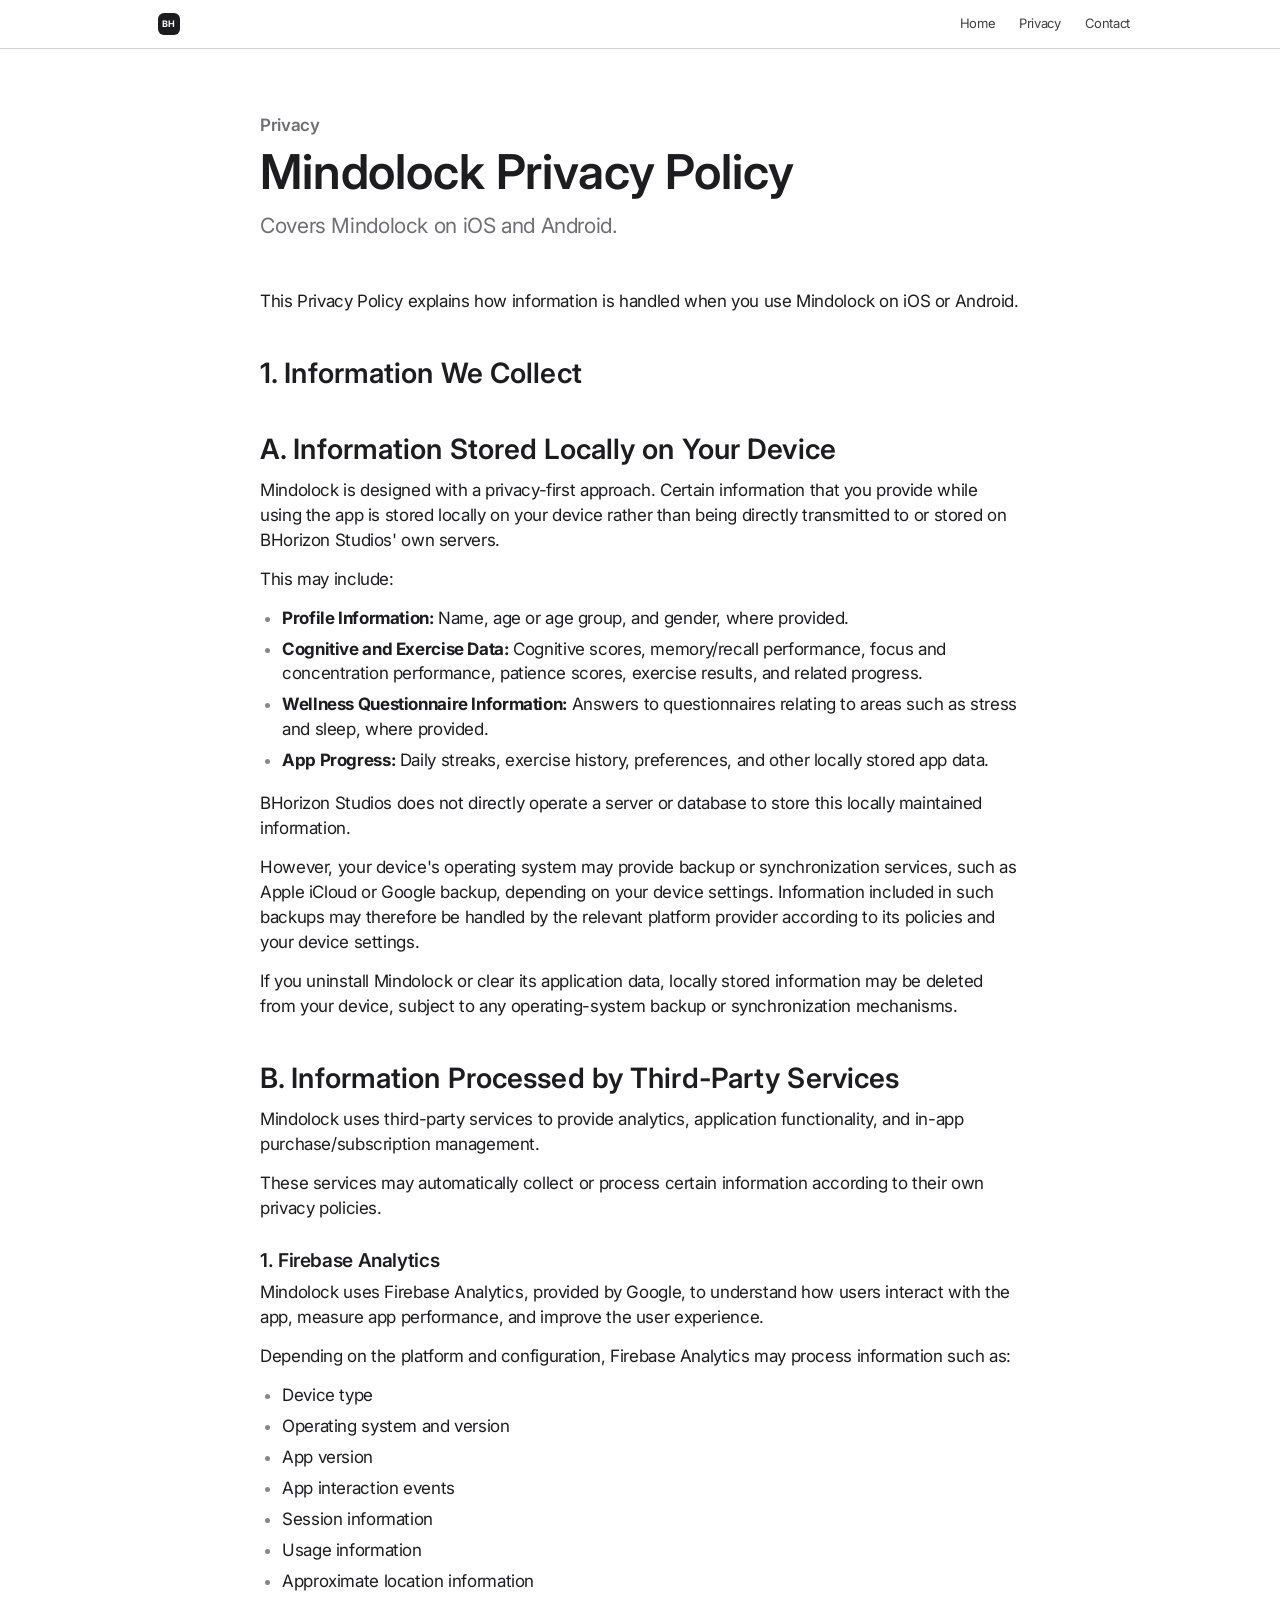
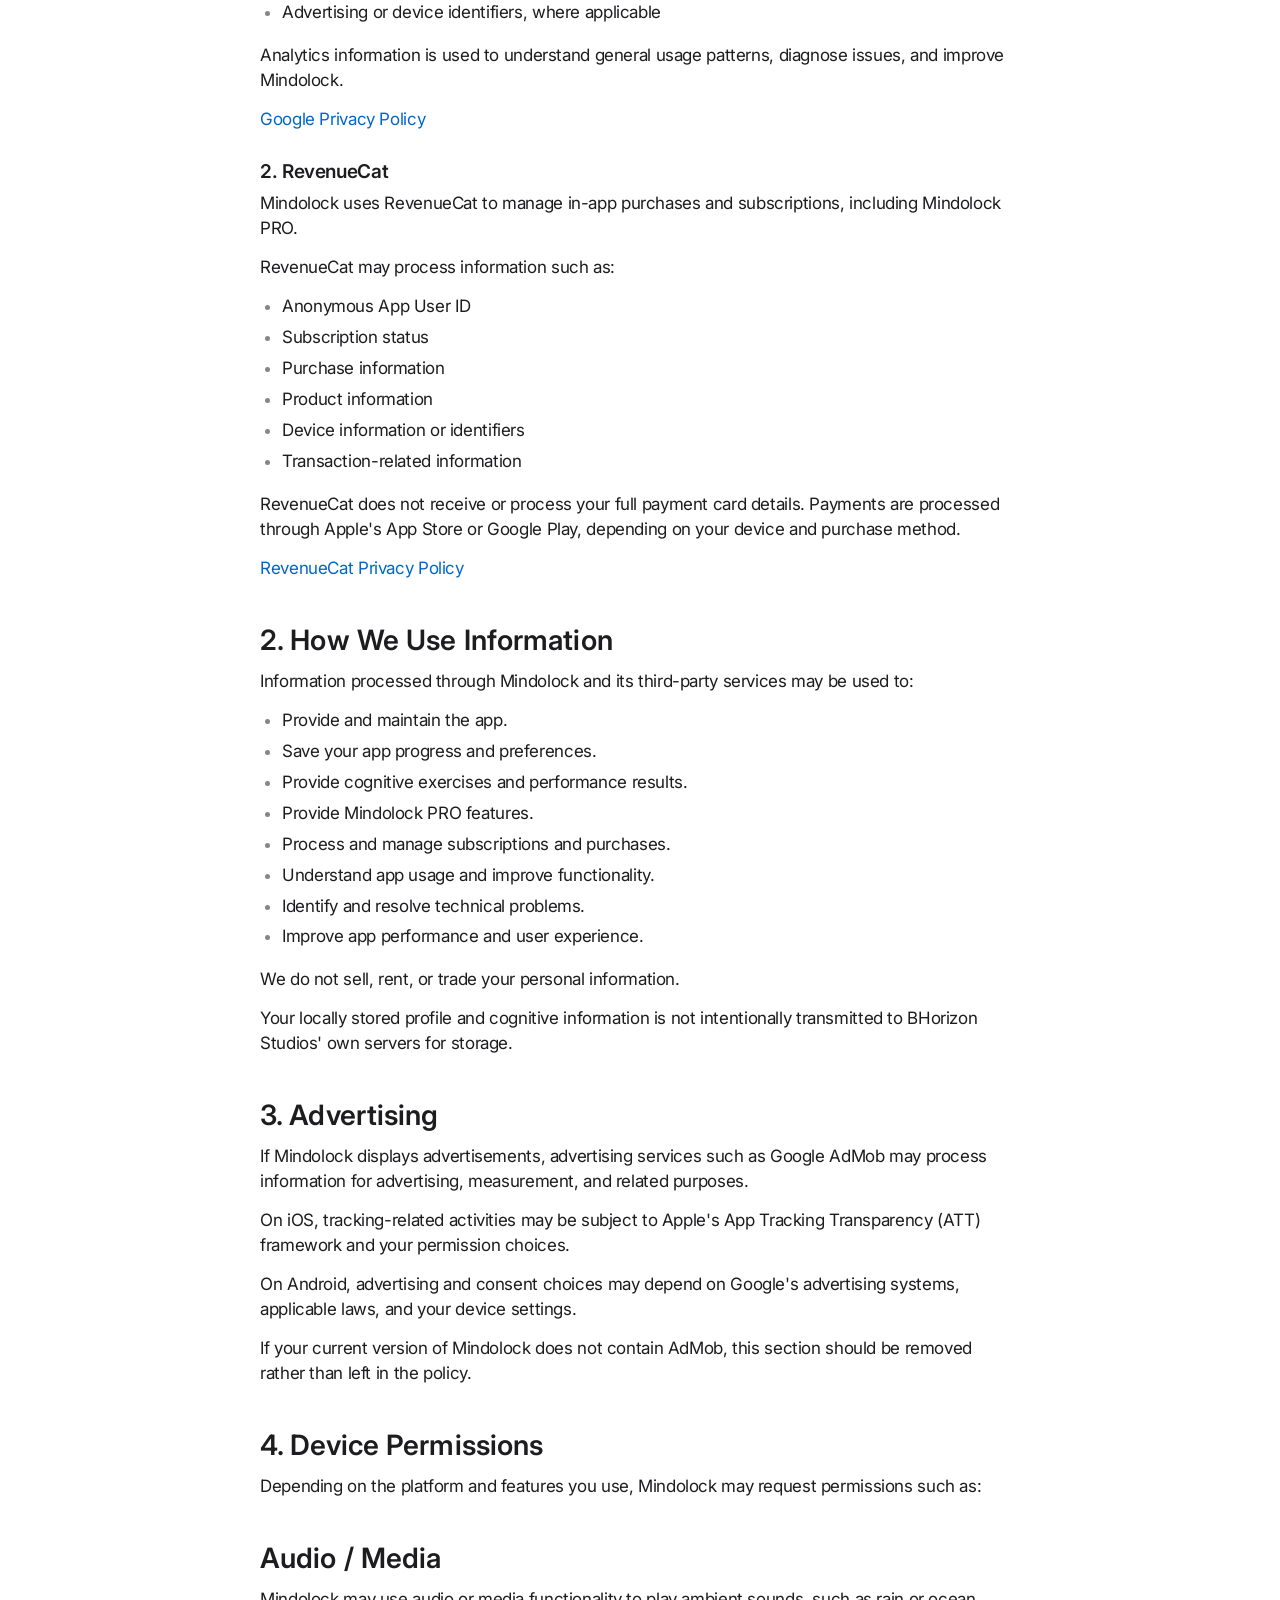
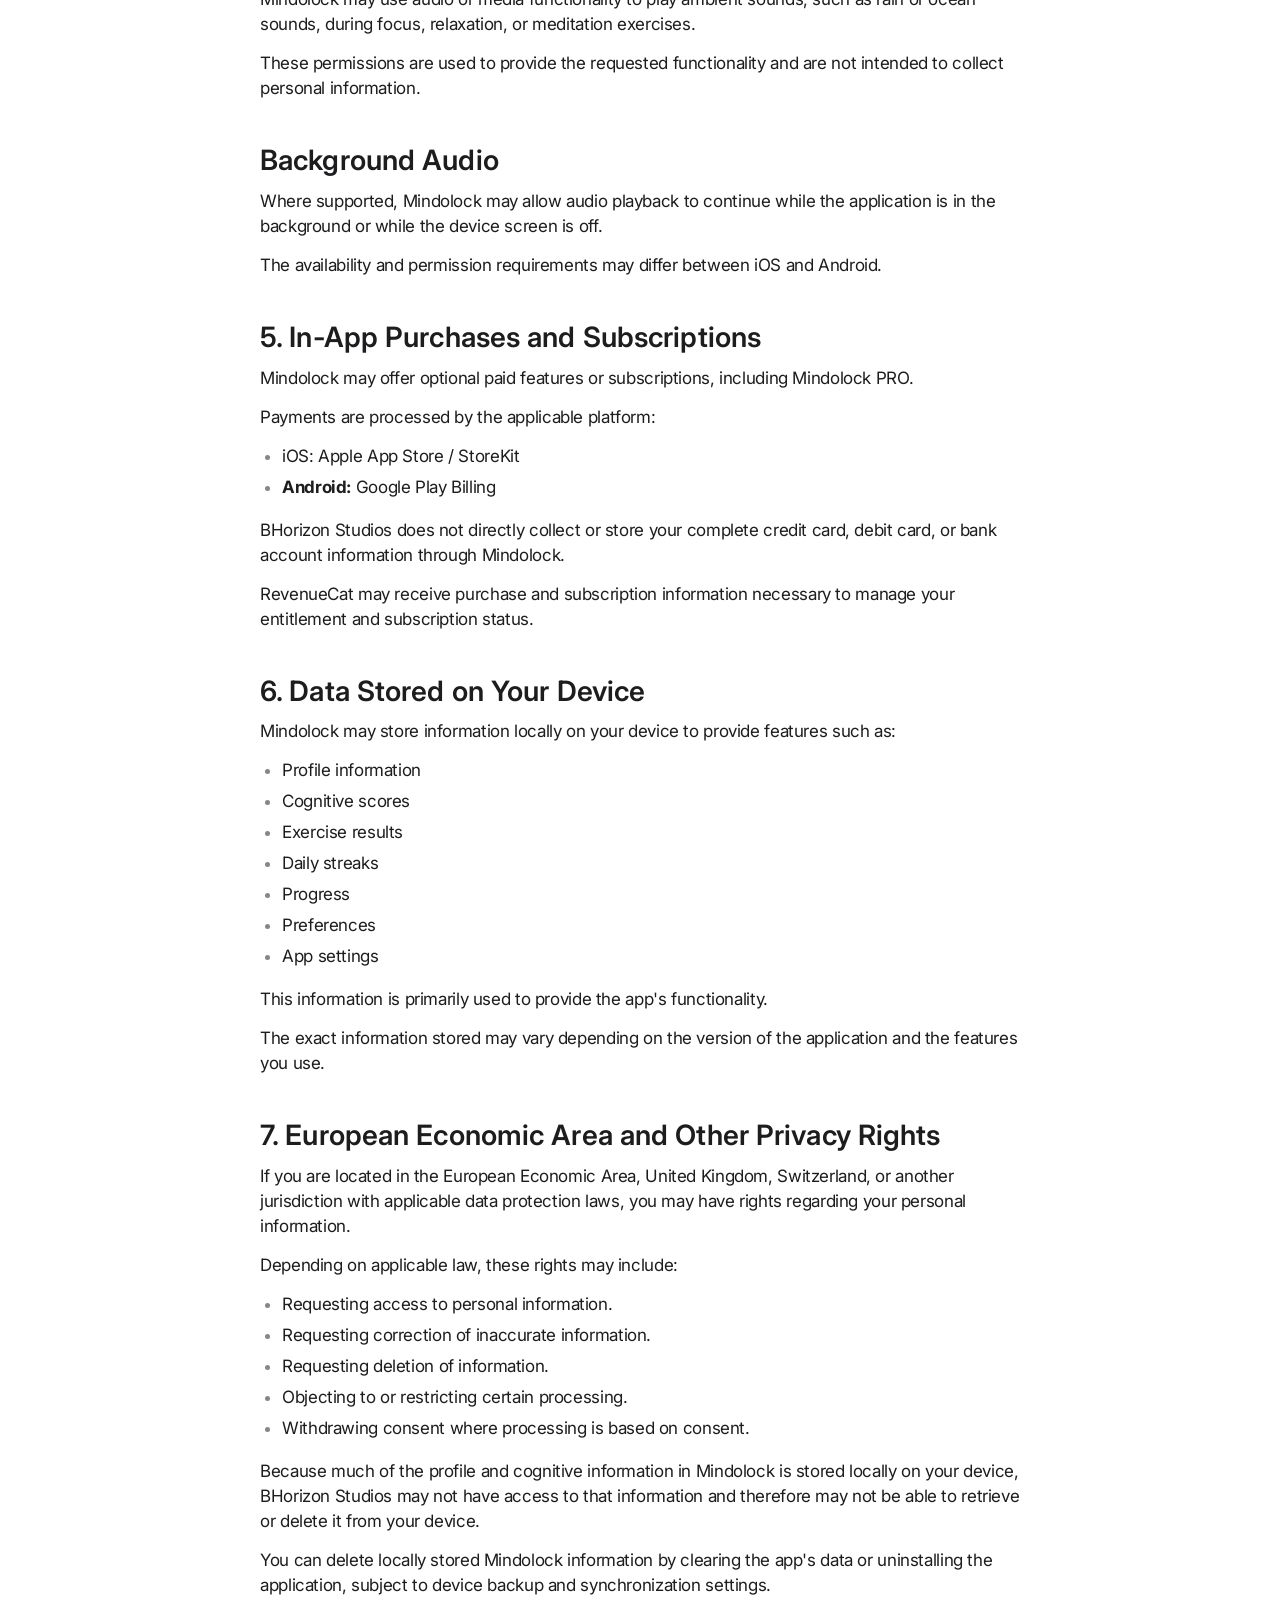
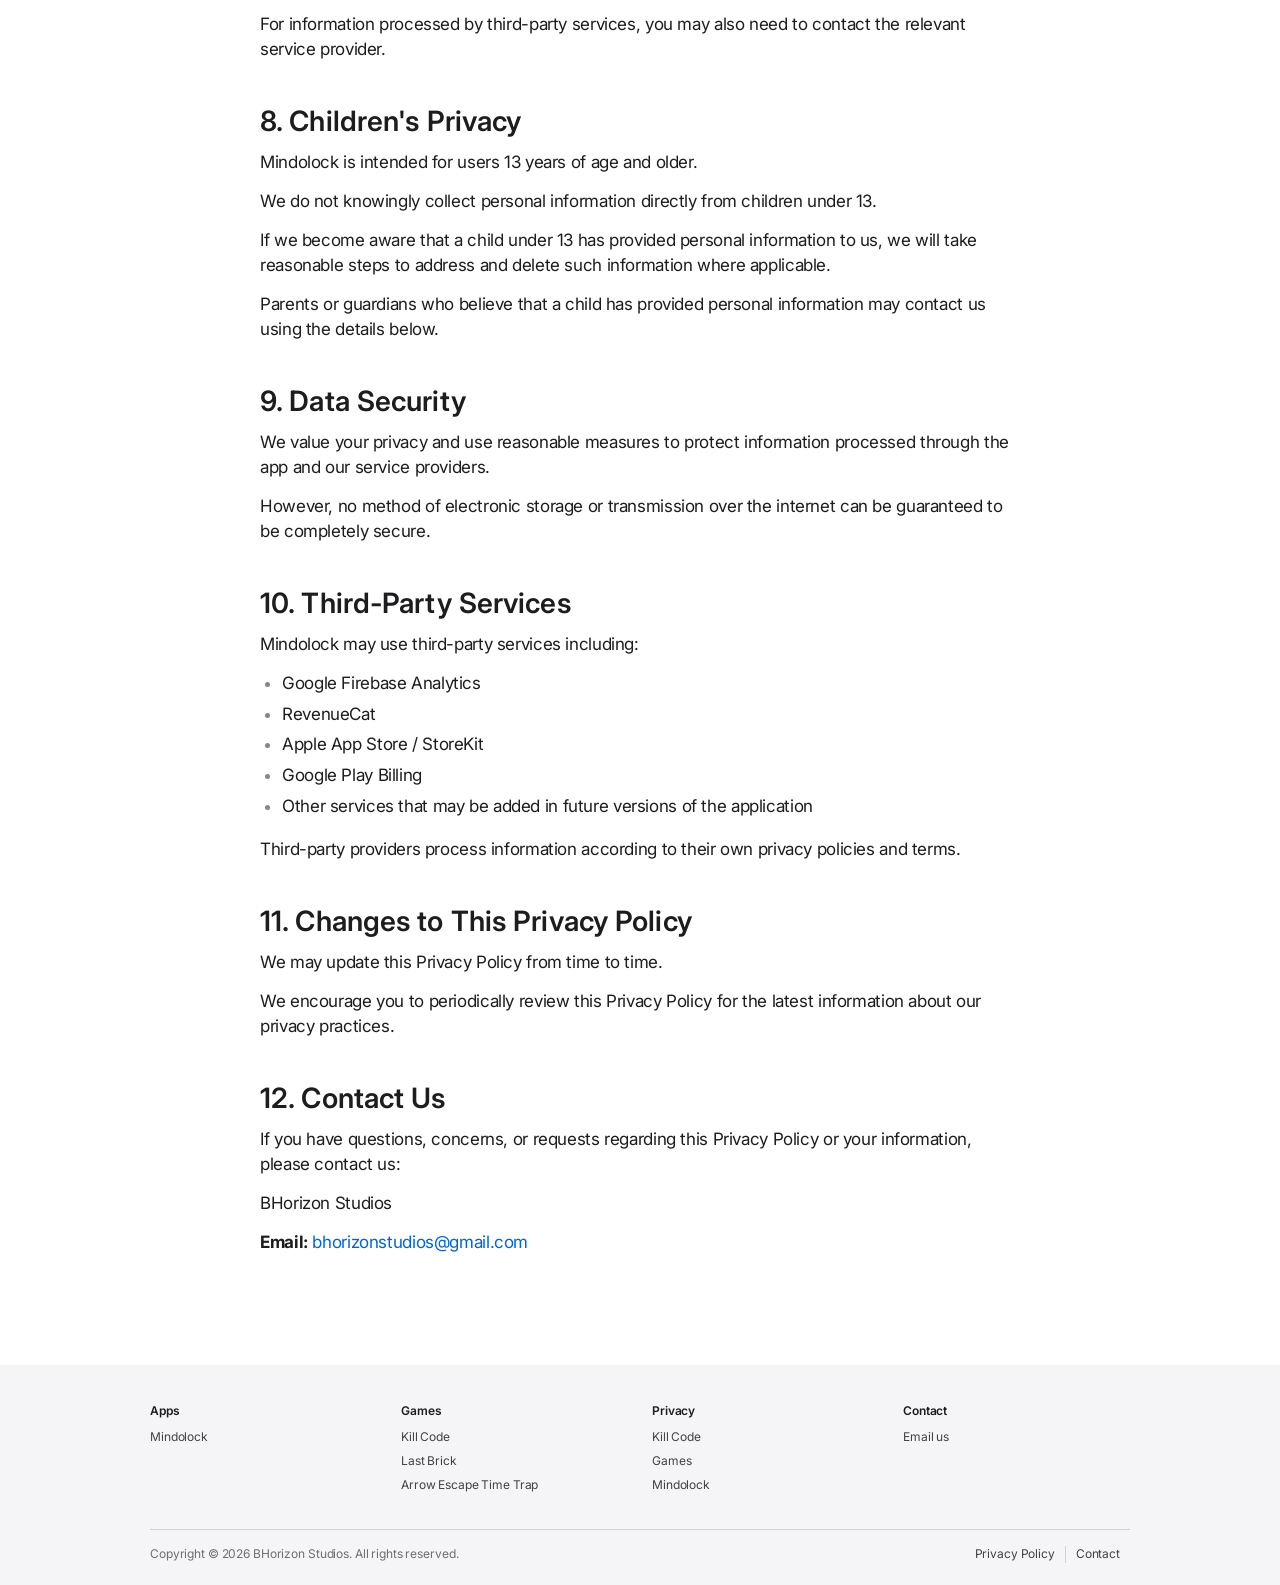
==== privacy/mindolock/index.html @ f88efc53 "Add privacy policies for every game and app A Privacy hub at /privacy/ with a page each for Kill Cod" ====
<!DOCTYPE html>
<html lang="en">
<head>
    <meta charset="UTF-8">
    <meta name="viewport" content="width=device-width, initial-scale=1.0">
    <title>Mindolock Privacy Policy — BHorizon Studios</title>
    <meta name="description" content="Privacy policy for the Mindolock brain training app by BHorizon Studios.">
    <meta name="author" content="BHorizon Studios">
    <meta name="theme-color" content="#ffffff">
    <meta name="color-scheme" content="light">
    <link rel="preconnect" href="https://fonts.googleapis.com">
    <link rel="preconnect" href="https://fonts.gstatic.com" crossorigin>
    <link href="https://fonts.googleapis.com/css2?family=Inter:wght@400;500;600;700&display=swap" rel="stylesheet">
    <link rel="stylesheet" href="../../style.css">
    <link rel="stylesheet" href="../../privacy/policy.css">
</head>
<body>
    <header class="pnav">
        <div class="wrap pnav-inner">
            <a href="../../" class="gnav-brand" aria-label="BHorizon Studios home"><span class="brand-mark">BH</span></a>
            <nav aria-label="Privacy">
                <a href="../../">Home</a>
                <a href="../../privacy/">Privacy</a>
                <a href="mailto:bhorizonstudios@gmail.com">Contact</a>
            </nav>
        </div>
    </header>

    <main class="policy wrap">
        <p class="policy-eyebrow"><a href="../">Privacy</a></p>
        <h1>Mindolock Privacy Policy</h1>
        <p class="policy-covers">Covers Mindolock on iOS and Android.</p>
        <article class="policy-body">
            <p>This Privacy Policy explains how information is handled when you use Mindolock on iOS or Android.</p>
            <h2>1. Information We Collect</h2>
            <h2>A. Information Stored Locally on Your Device</h2>
            <p>Mindolock is designed with a privacy-first approach. Certain information that you provide while using the app is stored locally on your device rather than being directly transmitted to or stored on BHorizon Studios' own servers.</p>
            <p>This may include:</p>
            <ul>
            <li><b>Profile Information:</b> Name, age or age group, and gender, where provided.</li>
            <li><b>Cognitive and Exercise Data:</b> Cognitive scores, memory/recall performance, focus and concentration performance, patience scores, exercise results, and related progress.</li>
            <li><b>Wellness Questionnaire Information:</b> Answers to questionnaires relating to areas such as stress and sleep, where provided.</li>
            <li><b>App Progress:</b> Daily streaks, exercise history, preferences, and other locally stored app data.</li>
            </ul>
            <p>BHorizon Studios does not directly operate a server or database to store this locally maintained information.</p>
            <p>However, your device's operating system may provide backup or synchronization services, such as Apple iCloud or Google backup, depending on your device settings. Information included in such backups may therefore be handled by the relevant platform provider according to its policies and your device settings.</p>
            <p>If you uninstall Mindolock or clear its application data, locally stored information may be deleted from your device, subject to any operating-system backup or synchronization mechanisms.</p>
            <h2>B. Information Processed by Third-Party Services</h2>
            <p>Mindolock uses third-party services to provide analytics, application functionality, and in-app purchase/subscription management.</p>
            <p>These services may automatically collect or process certain information according to their own privacy policies.</p>
            <h3>1. Firebase Analytics</h3>
            <p>Mindolock uses Firebase Analytics, provided by Google, to understand how users interact with the app, measure app performance, and improve the user experience.</p>
            <p>Depending on the platform and configuration, Firebase Analytics may process information such as:</p>
            <ul>
            <li>Device type</li>
            <li>Operating system and version</li>
            <li>App version</li>
            <li>App interaction events</li>
            <li>Session information</li>
            <li>Usage information</li>
            <li>Approximate location information</li>
            <li>Advertising or device identifiers, where applicable</li>
            </ul>
            <p>Analytics information is used to understand general usage patterns, diagnose issues, and improve Mindolock.</p>
            <p><a href="https://policies.google.com/privacy" rel="noopener">Google Privacy Policy</a></p>
            <h3>2. RevenueCat</h3>
            <p>Mindolock uses RevenueCat to manage in-app purchases and subscriptions, including Mindolock PRO.</p>
            <p>RevenueCat may process information such as:</p>
            <ul>
            <li>Anonymous App User ID</li>
            <li>Subscription status</li>
            <li>Purchase information</li>
            <li>Product information</li>
            <li>Device information or identifiers</li>
            <li>Transaction-related information</li>
            </ul>
            <p>RevenueCat does not receive or process your full payment card details. Payments are processed through Apple's App Store or Google Play, depending on your device and purchase method.</p>
            <p><a href="https://www.revenuecat.com/privacy/" rel="noopener">RevenueCat Privacy Policy</a></p>
            <h2>2. How We Use Information</h2>
            <p>Information processed through Mindolock and its third-party services may be used to:</p>
            <ul>
            <li>Provide and maintain the app.</li>
            <li>Save your app progress and preferences.</li>
            <li>Provide cognitive exercises and performance results.</li>
            <li>Provide Mindolock PRO features.</li>
            <li>Process and manage subscriptions and purchases.</li>
            <li>Understand app usage and improve functionality.</li>
            <li>Identify and resolve technical problems.</li>
            <li>Improve app performance and user experience.</li>
            </ul>
            <p>We do not sell, rent, or trade your personal information.</p>
            <p>Your locally stored profile and cognitive information is not intentionally transmitted to BHorizon Studios' own servers for storage.</p>
            <h2>3. Advertising</h2>
            <p>If Mindolock displays advertisements, advertising services such as Google AdMob may process information for advertising, measurement, and related purposes.</p>
            <p>On iOS, tracking-related activities may be subject to Apple's App Tracking Transparency (ATT) framework and your permission choices.</p>
            <p>On Android, advertising and consent choices may depend on Google's advertising systems, applicable laws, and your device settings.</p>
            <p>If your current version of Mindolock does not contain AdMob, this section should be removed rather than left in the policy.</p>
            <h2>4. Device Permissions</h2>
            <p>Depending on the platform and features you use, Mindolock may request permissions such as:</p>
            <h2>Audio / Media</h2>
            <p>Mindolock may use audio or media functionality to play ambient sounds, such as rain or ocean sounds, during focus, relaxation, or meditation exercises.</p>
            <p>These permissions are used to provide the requested functionality and are not intended to collect personal information.</p>
            <h2>Background Audio</h2>
            <p>Where supported, Mindolock may allow audio playback to continue while the application is in the background or while the device screen is off.</p>
            <p>The availability and permission requirements may differ between iOS and Android.</p>
            <h2>5. In-App Purchases and Subscriptions</h2>
            <p>Mindolock may offer optional paid features or subscriptions, including Mindolock PRO.</p>
            <p>Payments are processed by the applicable platform:</p>
            <ul>
            <li>iOS: Apple App Store / StoreKit</li>
            <li><b>Android:</b> Google Play Billing</li>
            </ul>
            <p>BHorizon Studios does not directly collect or store your complete credit card, debit card, or bank account information through Mindolock.</p>
            <p>RevenueCat may receive purchase and subscription information necessary to manage your entitlement and subscription status.</p>
            <h2>6. Data Stored on Your Device</h2>
            <p>Mindolock may store information locally on your device to provide features such as:</p>
            <ul>
            <li>Profile information</li>
            <li>Cognitive scores</li>
            <li>Exercise results</li>
            <li>Daily streaks</li>
            <li>Progress</li>
            <li>Preferences</li>
            <li>App settings</li>
            </ul>
            <p>This information is primarily used to provide the app's functionality.</p>
            <p>The exact information stored may vary depending on the version of the application and the features you use.</p>
            <h2>7. European Economic Area and Other Privacy Rights</h2>
            <p>If you are located in the European Economic Area, United Kingdom, Switzerland, or another jurisdiction with applicable data protection laws, you may have rights regarding your personal information.</p>
            <p>Depending on applicable law, these rights may include:</p>
            <ul>
            <li>Requesting access to personal information.</li>
            <li>Requesting correction of inaccurate information.</li>
            <li>Requesting deletion of information.</li>
            <li>Objecting to or restricting certain processing.</li>
            <li>Withdrawing consent where processing is based on consent.</li>
            </ul>
            <p>Because much of the profile and cognitive information in Mindolock is stored locally on your device, BHorizon Studios may not have access to that information and therefore may not be able to retrieve or delete it from your device.</p>
            <p>You can delete locally stored Mindolock information by clearing the app's data or uninstalling the application, subject to device backup and synchronization settings.</p>
            <p>For information processed by third-party services, you may also need to contact the relevant service provider.</p>
            <h2>8. Children's Privacy</h2>
            <p>Mindolock is intended for users 13 years of age and older.</p>
            <p>We do not knowingly collect personal information directly from children under 13.</p>
            <p>If we become aware that a child under 13 has provided personal information to us, we will take reasonable steps to address and delete such information where applicable.</p>
            <p>Parents or guardians who believe that a child has provided personal information may contact us using the details below.</p>
            <h2>9. Data Security</h2>
            <p>We value your privacy and use reasonable measures to protect information processed through the app and our service providers.</p>
            <p>However, no method of electronic storage or transmission over the internet can be guaranteed to be completely secure.</p>
            <h2>10. Third-Party Services</h2>
            <p>Mindolock may use third-party services including:</p>
            <ul>
            <li>Google Firebase Analytics</li>
            <li>RevenueCat</li>
            <li>Apple App Store / StoreKit</li>
            <li>Google Play Billing</li>
            <li>Other services that may be added in future versions of the application</li>
            </ul>
            <p>Third-party providers process information according to their own privacy policies and terms.</p>
            <h2>11. Changes to This Privacy Policy</h2>
            <p>We may update this Privacy Policy from time to time.</p>
            <p>We encourage you to periodically review this Privacy Policy for the latest information about our privacy practices.</p>
            <h2>12. Contact Us</h2>
            <p>If you have questions, concerns, or requests regarding this Privacy Policy or your information, please contact us:</p>
            <p>BHorizon Studios</p>
            <p><b>Email:</b> <a href="mailto:bhorizonstudios@gmail.com">bhorizonstudios@gmail.com</a></p>
        </article>
    </main>

    <footer class="footer">
        <div class="wrap">
            <div class="footer-dir">
                <div>
                    <h3>Apps</h3>
                    <a href="../../#p-mindolock">Mindolock</a>
                </div>
                <div>
                    <h3>Games</h3>
                    <a href="../../#p-killcode">Kill Code</a>
                    <a href="../../#p-lastbrick">Last Brick</a>
                    <a href="../../#p-arrowescape">Arrow Escape Time Trap</a>
                </div>
                <div>
                    <h3>Privacy</h3>
                    <a href="../../privacy/kill-code/">Kill Code</a>
                    <a href="../../privacy/games/">Games</a>
                    <a href="../../privacy/mindolock/">Mindolock</a>
                </div>
                <div>
                    <h3>Contact</h3>
                    <a href="mailto:bhorizonstudios@gmail.com">Email us</a>
                </div>
            </div>
            <div class="footer-legal">
                <p>Copyright &copy; 2026 BHorizon Studios. All rights reserved.</p>
                <nav aria-label="Legal">
                    <a href="../../privacy/">Privacy Policy</a>
                    <a href="mailto:bhorizonstudios@gmail.com">Contact</a>
                </nav>
            </div>
        </div>
    </footer>
</body>
</html>
---- style.css ----
/* ══════════════════════════════════════════════════════════════
   BHORIZON STUDIOS — Clean product-page theme
   Light canvas, system type, big tight headlines, generous space.
   ══════════════════════════════════════════════════════════════ */

*, *::before, *::after { margin: 0; padding: 0; box-sizing: border-box; }

:root {
    --bg: #ffffff;
    --bg-alt: #f5f5f7;
    --text: #1d1d1f;
    --muted: #6e6e73;
    --fine: #86868b;
    --line: #d2d2d7;
    --blue: #0071e3;
    --blue-hover: #0077ed;
    --link: #0066cc;
    --link-dark: #2997ff;
    --new: #b64400;
    --card-dark: #000000;

    --content: 980px;
    --gutter: 22px;
    --radius: 18px;
    --radius-lg: 28px;
    --ease: cubic-bezier(0.28, 0.11, 0.32, 1);

    --font: -apple-system, BlinkMacSystemFont, "SF Pro Display", "SF Pro Text", "Inter", "Helvetica Neue", Helvetica, Arial, sans-serif;
}

html { scroll-behavior: smooth; -webkit-font-smoothing: antialiased; -moz-osx-font-smoothing: grayscale; }

body {
    font-family: var(--font);
    font-size: 17px;
    line-height: 1.47;
    letter-spacing: -0.022em;
    background: var(--bg);
    color: var(--text);
    overflow-x: hidden;
}

img { max-width: 100%; display: block; }
a { color: var(--link); text-decoration: none; }
a:hover { text-decoration: underline; }
button { font: inherit; letter-spacing: inherit; color: inherit; background: none; border: 0; cursor: pointer; }
ul { list-style: none; }
:focus-visible { outline: 2px solid var(--blue); outline-offset: 3px; border-radius: 4px; }
::selection { background: rgba(0, 113, 227, 0.2); }

.wrap { max-width: calc(var(--content) + var(--gutter) * 2); margin: 0 auto; padding: 0 var(--gutter); }

section[id], [id^="p-"] { scroll-margin-top: 60px; }

/* ── Buttons & links ───────────────────────────────────────── */
.pill {
    display: inline-flex; align-items: center; justify-content: center;
    min-width: 28px;
    padding: 11px 21px;
    border-radius: 980px;
    background: var(--blue);
    border: 1px solid transparent;
    color: #fff;
    font-size: 17px; line-height: 1.18; font-weight: 400;
    letter-spacing: -0.022em;
    white-space: nowrap;
    transition: background 0.2s;
}
.pill:hover { background: var(--blue-hover); text-decoration: none; }
.pill-sm { padding: 4px 11px; font-size: 12px; letter-spacing: -0.01em; line-height: 1.34; }
.pill-lg { padding: 14px 28px; font-size: 19px; }

.text-link, .more-link {
    display: inline-flex; align-items: center; gap: 4px;
    color: var(--link);
    font-size: 17px;
}
.text-link:hover, .more-link:hover { text-decoration: underline; }
.text-link svg, .more-link svg { flex-shrink: 0; }

.cta-row { display: flex; flex-wrap: wrap; align-items: center; justify-content: center; gap: 14px 30px; }
.cta-row.center { justify-content: center; }
.cta-row.start { justify-content: flex-start; gap: 14px; }

.visually-hidden { position: absolute; width: 1px; height: 1px; overflow: hidden; clip-path: inset(50%); white-space: nowrap; }

.eyebrow { font-size: 14px; font-weight: 600; letter-spacing: -0.016em; color: var(--muted); min-height: 1.3em; }
.eyebrow-new { color: var(--new); }

/* ── Global nav ────────────────────────────────────────────── */
.gnav { position: relative; z-index: 200; height: 44px; }
/* Blur lives on a pseudo-element so the fixed mobile menu isn't trapped inside the nav */
.gnav::before {
    content: ""; position: absolute; inset: 0; z-index: -1;
    background: rgba(250, 250, 252, 0.8);
    backdrop-filter: saturate(180%) blur(20px); -webkit-backdrop-filter: saturate(180%) blur(20px);
}
.gnav-inner {
    max-width: 1024px; height: 44px; margin: 0 auto; padding: 0 var(--gutter);
    display: flex; align-items: center; justify-content: space-between;
}
.gnav-brand { display: flex; align-items: center; height: 44px; padding: 0 8px; }
.brand-mark {
    width: 22px; height: 22px;
    display: grid; place-items: center;
    border-radius: 6px;
    background: var(--text); color: #fff;
    font-size: 9px; font-weight: 700; letter-spacing: 0.02em;
}
.gnav-links { display: flex; flex: 1; justify-content: space-evenly; max-width: 640px; }
.gnav-links a, .gnav-icon {
    color: rgba(0, 0, 0, 0.8);
    font-size: 12px; letter-spacing: -0.01em;
    padding: 0 8px; line-height: 44px;
    transition: color 0.3s;
}
.gnav-links a:hover, .gnav-icon:hover { color: #000; text-decoration: none; }
.gnav-icon { display: flex; align-items: center; height: 44px; }
.gnav-stores { display: flex; }

.gnav-burger { display: none; width: 44px; height: 44px; position: relative; }
.gnav-burger span {
    position: absolute; left: 14px; width: 17px; height: 1.2px;
    background: var(--text); border-radius: 1px;
    transition: transform 0.3s var(--ease), top 0.3s var(--ease);
}
.gnav-burger span:first-child { top: 18px; }
.gnav-burger span:last-child { top: 25px; }
.gnav-burger[aria-expanded="true"] span:first-child { top: 21.5px; transform: rotate(45deg); }
.gnav-burger[aria-expanded="true"] span:last-child { top: 21.5px; transform: rotate(-45deg); }

.gnav-menu {
    display: none;
    position: fixed; inset: 44px 0 0 0;
    padding: 24px 48px;
    background: rgba(250, 250, 252, 0.97);
    backdrop-filter: blur(20px); -webkit-backdrop-filter: blur(20px);
    flex-direction: column;
}
.gnav-menu a {
    color: var(--text);
    font-size: 28px; font-weight: 600; line-height: 1.14; letter-spacing: 0.007em;
    padding: 8px 0;
    opacity: 0; transform: translateY(-6px);
    transition: opacity 0.3s, transform 0.3s var(--ease);
}
.gnav-menu a:hover { text-decoration: none; color: #000; }
.gnav.open .gnav-menu a { opacity: 1; transform: none; }
.gnav.open .gnav-menu a:nth-child(2) { transition-delay: 0.03s; }
.gnav.open .gnav-menu a:nth-child(3) { transition-delay: 0.06s; }
.gnav.open .gnav-menu a:nth-child(4) { transition-delay: 0.09s; }
.gnav.open .gnav-menu a:nth-child(5) { transition-delay: 0.12s; }
.gnav-menu-stores { display: flex; gap: 24px; margin-top: 28px; }
.gnav-menu .gnav-menu-stores a { font-size: 17px; font-weight: 400; color: var(--link); transition-delay: 0.15s; }

/* ── Local nav (sticky) ───────────────────────────────────── */
.localnav {
    position: sticky; top: 0; z-index: 150;
    height: 52px;
    background: rgba(255, 255, 255, 0.72);
    backdrop-filter: saturate(180%) blur(20px); -webkit-backdrop-filter: saturate(180%) blur(20px);
    border-bottom: 1px solid transparent;
    transition: border-color 0.3s, background 0.3s;
}
.localnav.stuck { border-bottom-color: rgba(0, 0, 0, 0.16); }
.localnav.dark { background: rgba(22, 22, 23, 0.8); border-bottom-color: rgba(255, 255, 255, 0.12); }
.localnav.dark .localnav-title, .localnav.dark .localnav-link { color: #f5f5f7; }
.localnav-inner { height: 52px; display: flex; align-items: center; justify-content: space-between; }
.localnav-title { color: var(--text); font-size: 21px; font-weight: 600; letter-spacing: 0.011em; }
.localnav-title:hover { text-decoration: none; }
.localnav-actions { display: flex; align-items: center; gap: 22px; }
.localnav-link { color: var(--text); font-size: 12px; letter-spacing: -0.01em; opacity: 0.85; }
.localnav-link:hover { color: var(--link); text-decoration: none; opacity: 1; }

/* ── Chapter nav ──────────────────────────────────────────── */
.chapternav { padding: 14px 0 0; overflow-x: auto; scrollbar-width: none; }
.chapternav::-webkit-scrollbar { display: none; }
.chapternav-items { display: flex; justify-content: center; gap: 4px; min-width: max-content; margin: 0 auto; padding: 0 var(--gutter); }
.chapternav-items a {
    position: relative;
    display: flex; flex-direction: column; align-items: center; gap: 8px;
    padding: 8px 18px 6px;
    color: var(--text);
    font-size: 12px; letter-spacing: -0.01em;
}
.chapternav-items a:hover { text-decoration: none; color: var(--link); }
.chapternav-items img {
    width: 54px; height: 54px; border-radius: 13px; object-fit: cover;
    box-shadow: 0 0 0 0.5px rgba(0, 0, 0, 0.1);
}
.chapternav-glyph {
    width: 54px; height: 54px; display: grid; place-items: center;
    color: var(--text);
}
.chapternav-items a:hover .chapternav-glyph { color: var(--link); }
.chapternav-items em {
    font-style: normal; font-size: 10px; font-weight: 400; color: var(--new);
    margin-top: -6px;
}

/* ── Intro headline ───────────────────────────────────────── */
.intro {
    display: flex; align-items: flex-end; justify-content: space-between; gap: 24px; flex-wrap: wrap;
    padding-top: 56px; padding-bottom: 40px;
}
.intro-title { font-size: 80px; line-height: 1.05; font-weight: 600; letter-spacing: -0.015em; }
.intro-tag { font-size: 28px; line-height: 1.14; font-weight: 600; letter-spacing: 0.007em; text-align: right; }

/* ── Hero tile ────────────────────────────────────────────── */
.hero {
    position: relative;
    background: var(--card-dark); color: #f5f5f7;
    text-align: center;
    padding: 64px var(--gutter) 0;
    overflow: hidden;
}
.hero .eyebrow-new { color: #f56300; font-size: 17px; }
.hero-title { font-size: 56px; line-height: 1.07; font-weight: 600; letter-spacing: -0.005em; margin-top: 4px; }
.hero-sub { font-size: 28px; line-height: 1.14; letter-spacing: 0.007em; margin: 8px 0 22px; }
.hero .cta-row { gap: 14px; }
.hero-more { margin-top: 18px; }
.hero .text-link { color: var(--link-dark); font-size: 19px; }

.hero-stage {
    position: relative;
    display: grid; grid-template-columns: 1fr auto 1fr; align-items: center; gap: 64px;
    max-width: 1100px; margin: 52px auto 0;
}
/* Soft glow behind the phone */
.hero-stage::before {
    content: ""; position: absolute; left: 50%; top: 55%;
    width: 720px; height: 720px; transform: translate(-50%, -50%);
    background: radial-gradient(circle, rgba(34, 211, 166, 0.2), transparent 62%);
    pointer-events: none;
}
.hero-feats { position: relative; display: flex; flex-direction: column; gap: 48px; padding-bottom: 40px; }
.hero-feats-left { text-align: right; align-items: flex-end; }
.hero-feats-right { text-align: left; align-items: flex-start; }
.hero-feats li { display: flex; flex-direction: column; gap: 4px; max-width: 240px; }
.hero-feats-left li { align-items: flex-end; }
.hero-feats svg { color: #2fe0b5; margin-bottom: 8px; }
.hero-feats b { font-size: 24px; line-height: 1.17; font-weight: 600; letter-spacing: 0.009em; color: #f5f5f7; }
.hero-feats span { font-size: 17px; color: #86868b; }

.hero-phones {
    position: relative;
    display: flex; justify-content: center; align-items: flex-end;
    height: 460px; align-self: end;
}
.hero-phone { width: auto; border-radius: 28px 28px 0 0; object-fit: cover; object-position: top; }
.hero-phone.main {
    height: 460px;
    /* Fade the screenshot's edges so its dark background melts into the glow */
    -webkit-mask-image: linear-gradient(to right, transparent, #000 9%, #000 91%, transparent), linear-gradient(to bottom, #000 82%, transparent);
    -webkit-mask-composite: source-in;
    mask-image: linear-gradient(to right, transparent, #000 9%, #000 91%, transparent), linear-gradient(to bottom, #000 82%, transparent);
    mask-composite: intersect;
}

/* ── Scroll-scrubbed video ────────────────────────────────── */
.scrolly { position: relative; height: 300vh; background: #000; color: #f5f5f7; }
.scrolly-sticky {
    position: sticky; top: 0;
    height: 100vh; height: 100svh;
    display: flex; flex-direction: column;
    overflow: hidden;
}
.scrolly-captions { position: relative; flex: none; height: 200px; padding-top: 52px; }
.scrolly-caption {
    position: absolute; left: var(--gutter); right: var(--gutter); top: 52px; bottom: 0;
    display: grid; place-items: center; text-align: center;
    font-size: 56px; line-height: 1.07; font-weight: 600; letter-spacing: -0.005em;
    opacity: 0; transform: translateY(16px);
    transition: opacity 0.6s var(--ease), transform 0.6s var(--ease);
}
.scrolly-caption.is-active { opacity: 1; transform: none; }
.scrolly-video { flex: 1; min-height: 0; width: 100%; object-fit: contain; background: #000; }
.scrolly-bar { position: absolute; left: 50%; bottom: 28px; width: 120px; height: 3px; margin-left: -60px; border-radius: 3px; background: rgba(255, 255, 255, 0.2); overflow: hidden; }
.scrolly-bar span { display: block; height: 100%; width: 100%; background: #f5f5f7; transform-origin: left; transform: scaleX(var(--p, 0)); }
.scrolly.static { height: auto; }
.scrolly.static .scrolly-sticky { position: relative; height: auto; }
.scrolly.static .scrolly-video { aspect-ratio: 16 / 9; }
.scrolly.static .scrolly-bar { display: none; }

/* ── Sections ─────────────────────────────────────────────── */
.section { padding: 100px 0 110px; }
.section-alt { background: var(--bg-alt); }
.section-head { display: flex; align-items: flex-end; justify-content: space-between; gap: 12px 24px; flex-wrap: wrap; margin-bottom: 36px; }
.section-head.stacked { display: block; }
.section-title { font-size: 56px; line-height: 1.07; font-weight: 600; letter-spacing: -0.005em; }
.section-lede { max-width: 680px; margin-top: 18px; font-size: 21px; line-height: 1.38; letter-spacing: 0.011em; color: var(--muted); }
.more-link { font-size: 17px; padding-bottom: 8px; }
.more-links { display: flex; flex-wrap: wrap; gap: 4px 24px; }

/* Segmented control */
.segmented {
    display: inline-flex; gap: 2px;
    padding: 4px;
    border-radius: 980px;
    background: #e8e8ed;
    margin-bottom: 44px;
}
.segmented button {
    padding: 6px 20px;
    border-radius: 980px;
    font-size: 14px; letter-spacing: -0.016em;
    color: var(--text);
    white-space: nowrap;
    transition: background 0.25s, color 0.25s, box-shadow 0.25s;
}
.segmented button:hover { color: #000; }
.segmented button[aria-selected="true"] {
    background: #fff;
    box-shadow: 0 1px 3px rgba(0, 0, 0, 0.12);
}

/* ── Lineup ───────────────────────────────────────────────── */
.lineup {
    display: grid; grid-template-columns: repeat(4, 1fr); gap: 56px 20px;
    max-width: calc(var(--content) + var(--gutter) * 2);
    margin: 0 auto; padding: 0 var(--gutter);
}
.model {
    display: flex; flex-direction: column; align-items: center;
    text-align: center;
}
/* Line the rows up across columns even when a title wraps */
@supports (grid-template-rows: subgrid) {
    .model { display: grid; grid-row: span 9; grid-template-rows: subgrid; row-gap: 0; justify-items: center; align-items: start; align-content: start; }
    .model > .cta-row { align-self: start; }
}
.model[hidden] { display: none; }
.model-media {
    display: block; width: 100%;
    height: 360px; margin-bottom: 28px;
    border-radius: var(--radius);
    background: var(--bg-alt);
    overflow: hidden;
}
.model-media img {
    width: 100%; height: 100%; object-fit: cover; object-position: top;
    transition: transform 0.6s var(--ease);
}
.model-media:hover img { transform: scale(1.03); }
.model-media.is-art { background: #05070f; }
.model-media.is-art img { object-position: center; }
.model-icon { width: 44px; height: 44px; border-radius: 10px; object-fit: cover; margin-bottom: 14px; box-shadow: 0 0 0 0.5px rgba(0, 0, 0, 0.1); }
.model-name { font-size: 24px; line-height: 1.14; font-weight: 600; letter-spacing: 0.007em; margin-top: 4px; }
.model-tagline { margin-top: 10px; font-size: 17px; max-width: 240px; }
.model-meta { margin-top: 8px; font-size: 14px; color: var(--muted); }
.model .cta-row { margin-top: 24px; gap: 10px; flex-wrap: nowrap; }
.model .pill { padding: 8px 14px; font-size: 14px; }
.model-screens { margin-top: 16px; font-size: 15px; }

.model-features {
    width: 100%;
    margin-top: 32px; padding-top: 32px;
    border-top: 1px solid var(--line);
    display: flex; flex-direction: column; gap: 26px;
}
.model-features li { display: flex; flex-direction: column; align-items: center; gap: 2px; }
.model-features svg { color: var(--text); margin-bottom: 8px; }
.model-features b { font-size: 14px; font-weight: 600; }
.model-features span { font-size: 14px; color: var(--muted); }

/* ── Highlights gallery ───────────────────────────────────── */
.gallery {
    overflow-x: auto;
    scroll-snap-type: x mandatory;
    scrollbar-width: none;
    scroll-padding-inline: max(var(--gutter), calc((100vw - var(--content)) / 2));
}
.gallery::-webkit-scrollbar { display: none; }
.gallery-track {
    display: flex; gap: 20px;
    width: max-content;
    padding: 4px max(var(--gutter), calc((100vw - var(--content)) / 2)) 24px;
}
.card {
    position: relative;
    flex: none;
    width: 340px; height: 600px;
    border-radius: var(--radius-lg);
    background: var(--card-dark); color: #f5f5f7;
    overflow: hidden;
    scroll-snap-align: start;
    display: flex; flex-direction: column;
    transition: transform 0.4s var(--ease), box-shadow 0.4s var(--ease);
}
.card:hover { transform: scale(1.01); box-shadow: 2px 4px 12px rgba(0, 0, 0, 0.08); }
.card-copy { padding: 30px 30px 0; position: relative; z-index: 1; }
.card-eyebrow { font-size: 17px; font-weight: 600; letter-spacing: -0.022em; }
.card-title { margin-top: 8px; font-size: 28px; line-height: 1.14; font-weight: 600; letter-spacing: 0.007em; }
.card img {
    flex: none; align-self: center;
    height: 360px; width: auto; max-width: calc(100% - 60px);
    margin-top: 28px;
    border-radius: 16px;
    box-shadow: 0 0 0 1px rgba(255, 255, 255, 0.08);
    object-fit: cover; object-position: top;
}
.card img.is-art { height: auto; width: calc(100% - 60px); aspect-ratio: 1; }
.card-plus {
    position: absolute; right: 22px; bottom: 22px; z-index: 2;
    width: 36px; height: 36px; border-radius: 50%;
    display: grid; place-items: center;
    background: rgba(51, 51, 54, 0.92); color: #d6d6d7;
    transition: background 0.25s, color 0.25s;
}
.card-plus:hover { background: #424245; color: #fff; }

.paddles { display: flex; justify-content: flex-end; gap: 18px; margin-top: 14px; }
.paddle {
    width: 36px; height: 36px; border-radius: 50%;
    display: grid; place-items: center;
    background: rgba(210, 210, 215, 0.64); color: rgba(0, 0, 0, 0.56);
    transition: background 0.25s, color 0.25s, opacity 0.25s;
}
.paddle:hover:not(:disabled) { background: rgba(223, 223, 227, 0.7); color: rgba(0, 0, 0, 0.64); }
.paddle:disabled { opacity: 0.42; cursor: default; }

/* ── Screens ──────────────────────────────────────────────── */
.screens-panel {
    display: flex; gap: 20px;
    overflow-x: auto; scroll-snap-type: x mandatory; scrollbar-width: none;
    padding: 4px max(var(--gutter), calc((100vw - var(--content)) / 2)) 12px;
    scroll-padding-inline: max(var(--gutter), calc((100vw - var(--content)) / 2));
    animation: fade-in 0.5s var(--ease);
}
.screens-panel::-webkit-scrollbar { display: none; }
.screens-panel[hidden] { display: none; }
.shot {
    flex: none;
    width: 230px; aspect-ratio: 9 / 16;
    border-radius: var(--radius);
    overflow: hidden;
    background: var(--bg-alt);
    scroll-snap-align: start;
    box-shadow: 0 0 0 1px rgba(0, 0, 0, 0.04);
}
.shot img { width: 100%; height: 100%; object-fit: cover; object-position: top; transition: transform 0.6s var(--ease); }
.shot:hover img { transform: scale(1.04); }

@keyframes fade-in { from { opacity: 0; } to { opacity: 1; } }

/* ── Studio / why cards ───────────────────────────────────── */
.why {
    display: flex; gap: 20px;
    overflow-x: auto; scroll-snap-type: x mandatory; scrollbar-width: none;
    padding: 12px max(var(--gutter), calc((100vw - var(--content)) / 2)) 24px;
    scroll-padding-inline: max(var(--gutter), calc((100vw - var(--content)) / 2));
}
.why::-webkit-scrollbar { display: none; }
.why-card {
    flex: none;
    width: 300px; min-height: 250px;
    padding: 32px 30px;
    border-radius: var(--radius-lg);
    background: #fff;
    scroll-snap-align: start;
    transition: transform 0.4s var(--ease), box-shadow 0.4s var(--ease);
}
.why-card:hover { transform: scale(1.01); box-shadow: 2px 4px 12px rgba(0, 0, 0, 0.08); }
.why-icon { margin-bottom: 18px; }
.why-card p { font-size: 21px; line-height: 1.24; font-weight: 600; letter-spacing: 0.009em; }
.c-blue { color: #0071e3; }
.c-orange { color: #b64400; }
.c-green { color: #03a10e; }
.c-purple { color: #8e44ad; }
.c-pink { color: #e30000; }

/* ── Contact ──────────────────────────────────────────────── */
.contact { text-align: center; }
.contact-title { font-size: 56px; line-height: 1.07; font-weight: 600; letter-spacing: -0.005em; max-width: 760px; margin: 0 auto; }
.contact .section-lede { margin: 18px auto 34px; }

/* ── Footer ───────────────────────────────────────────────── */
.footer {
    background: var(--bg-alt);
    color: var(--muted);
    font-size: 12px; line-height: 1.34; letter-spacing: -0.01em;
    padding: 18px 0 22px;
}
.footer a { color: #424245; }
.footer-notes { padding: 16px 0; border-bottom: 1px solid var(--line); }
.footer-dir {
    display: grid; grid-template-columns: repeat(4, 1fr); gap: 24px;
    padding: 20px 0 28px;
    border-bottom: 1px solid var(--line);
}
.footer-dir h3 { font-size: 12px; font-weight: 600; color: var(--text); margin-bottom: 10px; }
.footer-dir a { display: block; margin-bottom: 8px; }
.footer-legal { display: flex; flex-wrap: wrap; justify-content: space-between; gap: 8px 24px; padding-top: 16px; }
.footer-legal nav { display: flex; }
.footer-legal nav a { padding: 0 10px; border-left: 1px solid var(--line); }
.footer-legal nav a:first-child { padding-left: 0; border-left: 0; }

/* ── Modal ────────────────────────────────────────────────── */
.modal {
    width: min(100% - 32px, 816px);
    max-height: calc(100% - 80px);
    margin: auto;
    padding: 72px 76px 64px;
    border: 0; border-radius: var(--radius-lg);
    background: #fff; color: var(--text);
    box-shadow: 0 20px 60px rgba(0, 0, 0, 0.2);
}
.modal::backdrop { background: rgba(232, 232, 237, 0.72); backdrop-filter: blur(20px); -webkit-backdrop-filter: blur(20px); }
.modal[open] { animation: modal-in 0.4s var(--ease); }
@keyframes modal-in { from { opacity: 0; transform: translateY(30px) scale(0.98); } }
.modal-close {
    position: absolute; top: 16px; right: 16px;
    width: 36px; height: 36px; border-radius: 50%;
    display: grid; place-items: center;
    background: #333336; color: #fff;
    transition: background 0.2s;
}
.modal-close:hover { background: #474749; }
.modal-eyebrow { font-size: 17px; font-weight: 600; }
.modal-title { margin: 8px 0 28px; font-size: 48px; line-height: 1.08; font-weight: 600; letter-spacing: -0.003em; }
.modal-body p:not(.modal-eyebrow) { font-size: 21px; line-height: 1.38; letter-spacing: 0.011em; color: var(--muted); margin-bottom: 20px; }
.modal-body p b { color: var(--text); font-weight: 600; }
.modal-body .pill { margin-top: 12px; }

/* ── Lightbox ─────────────────────────────────────────────── */
.lightbox {
    position: fixed; inset: 0; z-index: 300;
    display: grid; place-items: center;
    background: rgba(0, 0, 0, 0.92);
    backdrop-filter: blur(20px); -webkit-backdrop-filter: blur(20px);
    padding: 64px 72px;
}
.lightbox[hidden] { display: none; }
.lb-img {
    max-width: 100%; max-height: calc(100vh - 128px);
    border-radius: var(--radius);
    animation: fade-in 0.35s var(--ease);
}
.lb-btn {
    position: absolute;
    width: 44px; height: 44px; border-radius: 50%;
    display: grid; place-items: center;
    background: rgba(66, 66, 69, 0.72); color: #fff;
    transition: background 0.2s;
}
.lb-btn:hover { background: rgba(88, 88, 92, 0.9); }
.lb-close { top: 18px; right: 18px; }
.lb-prev { left: 18px; top: 50%; transform: translateY(-50%); }
.lb-next { right: 18px; top: 50%; transform: translateY(-50%); }
.lb-count { position: absolute; bottom: 22px; left: 50%; transform: translateX(-50%); color: #a1a1a6; font-size: 14px; }

/* ── Scroll reveal ────────────────────────────────────────── */
.js .reveal { opacity: 0; transform: translateY(32px); transition: opacity 0.8s var(--ease), transform 0.8s var(--ease); }
.js .reveal.visible { opacity: 1; transform: none; }

/* ── Responsive ───────────────────────────────────────────── */
@media (max-width: 1068px) {
    .intro-title { font-size: 64px; }
    .intro-tag { font-size: 24px; }
    .section-title, .contact-title, .hero-title, .scrolly-caption { font-size: 48px; }
    .card { width: 320px; height: 560px; }
    .lineup { grid-template-columns: repeat(2, 1fr); max-width: calc(760px + var(--gutter) * 2); }
    .card img { height: 330px; }
    .model-media { height: 360px; }
    .hero-stage { gap: 36px; }
    .hero-feats b { font-size: 21px; }
    .hero-feats span { font-size: 15px; }
}

@media (max-width: 833px) {
    .gnav-links, .gnav-stores { display: none; }
    .gnav-burger { display: block; }
    .gnav-menu { display: flex; visibility: hidden; opacity: 0; transition: opacity 0.3s, visibility 0.3s; }
    .gnav.open .gnav-menu { visibility: visible; opacity: 1; }

    .localnav-link { display: none; }

    .intro { padding-top: 40px; }
    .intro-title { font-size: 48px; }
    .intro-tag { font-size: 21px; text-align: left; }

    .hero { padding-top: 52px; }
    .hero-title { font-size: 40px; }
    .hero-sub { font-size: 21px; }
    .hero-phones { height: 380px; }
    .hero-phone.main { height: 380px; }

    /* Features sit as a 2x2 grid above the phone */
    .hero-stage {
        grid-template-columns: 1fr 1fr; grid-template-areas: "left right" "phone phone";
        gap: 28px 16px; margin-top: 40px;
    }
    .hero-stage::before { top: 70%; width: 520px; height: 520px; }
    .hero-feats-left { grid-area: left; }
    .hero-feats-right { grid-area: right; }
    .hero-phones { grid-area: phone; }
    .hero-feats, .hero-feats-left, .hero-feats-right { text-align: center; align-items: center; gap: 24px; padding-bottom: 0; }
    .hero-feats-left li { align-items: center; }
    .hero-feats li { align-items: center; }
    .hero-feats svg { width: 26px; height: 26px; margin-bottom: 4px; }
    .hero-feats b { font-size: 17px; }
    .hero-feats span { font-size: 14px; }

    .section { padding: 72px 0 80px; }
    .section-title, .contact-title { font-size: 40px; }
    .section-lede { font-size: 19px; }

    /* Lineup becomes a horizontal shelf */
    .lineup {
        display: flex; gap: 20px;
        max-width: none;
        overflow-x: auto; scroll-snap-type: x mandatory; scrollbar-width: none;
        scroll-padding-inline: var(--gutter);
    }
    .lineup::-webkit-scrollbar { display: none; }
    .model { display: flex; align-items: center; flex: none; width: min(78vw, 320px); scroll-snap-align: start; }
    .model > .cta-row { align-self: center; }

    .footer-dir { grid-template-columns: repeat(2, 1fr); }

    .modal { padding: 64px 32px 44px; }
    .modal-title { font-size: 32px; }
    .modal-body p:not(.modal-eyebrow) { font-size: 19px; }
}

@media (max-width: 560px) {
    .chapternav-items { justify-content: flex-start; }
    .segmented button { padding: 6px 14px; }
    .chapternav-items a { padding: 8px 10px 6px; }
    .hero-sub { font-size: 19px; }
    .hero-phones { height: 330px; }
    .hero-phone.main { height: 330px; }
    .hero .cta-row { gap: 12px; }
    .section-title, .contact-title { font-size: 32px; }
    .scrolly-caption { font-size: 32px; }
    .scrolly-captions { height: 160px; }
    .card { width: 78vw; height: 500px; }
    .card img { height: 290px; }
    .card-title { font-size: 24px; }
    .shot { width: 62vw; }
    .why-card { width: 78vw; }
    .lightbox { padding: 64px 16px; }
    .lb-prev, .lb-next { top: auto; bottom: 12px; transform: none; }
    .lb-prev { left: 16px; }
    .lb-next { right: 16px; }
}

@media (prefers-reduced-motion: reduce) {
    *, *::before, *::after { animation: none !important; transition: none !important; scroll-behavior: auto !important; }
    .js .reveal { opacity: 1; transform: none; }
}
---- privacy/policy.css ----
/* Privacy pages: reuse style.css (fonts, colours, .wrap, footer) and add a simple reading layout. */

.pnav { border-bottom: 1px solid var(--line); background: rgba(255, 255, 255, 0.92); position: sticky; top: 0; z-index: 10;
    backdrop-filter: saturate(180%) blur(20px); -webkit-backdrop-filter: saturate(180%) blur(20px); }
.pnav-inner { display: flex; align-items: center; justify-content: space-between; height: 48px; }
.pnav nav { display: flex; gap: 24px; }
.pnav nav a { color: var(--text); font-size: 13px; opacity: 0.85; }
.pnav nav a:hover { opacity: 1; text-decoration: none; }

.policy { max-width: calc(760px + var(--gutter) * 2); padding-top: 64px; padding-bottom: 96px; }
.policy h1 { font-size: 48px; line-height: 1.08; font-weight: 600; letter-spacing: -0.003em; }
.policy-eyebrow { font-size: 17px; font-weight: 600; margin-bottom: 8px; }
.policy-eyebrow a { color: var(--muted); }
.policy-covers { margin-top: 14px; font-size: 21px; line-height: 1.38; color: var(--muted); }

.policy-body { margin-top: 48px; }
.policy-body h2 { margin: 44px 0 12px; font-size: 28px; line-height: 1.14; font-weight: 600; letter-spacing: 0.004em; }
.policy-body h3 { margin: 28px 0 8px; font-size: 19px; line-height: 1.21; font-weight: 600; }
.policy-body p { margin: 0 0 14px; }
.policy-body ul { margin: 0 0 18px; padding-left: 22px; list-style: disc; }
.policy-body li { margin-bottom: 6px; }
.policy-body li::marker { color: var(--fine); }
.policy-body a { overflow-wrap: anywhere; }
.policy-date { margin-top: 36px !important; padding-top: 18px; border-top: 1px solid var(--line); color: var(--muted); font-size: 14px; }

.policy:has(.policy-hub) { max-width: calc(880px + var(--gutter) * 2); }
.policy-hub { display: grid; grid-template-columns: 1fr 1fr; gap: 16px; margin-top: 44px; }
.policy-card {
    display: flex; align-items: center; gap: 18px;
    padding: 20px 22px; border-radius: var(--radius);
    background: #fff; color: var(--text);
    border: 1px solid #e8e8ed;
    box-shadow: 0 1px 2px rgba(0, 0, 0, 0.04), 0 6px 20px rgba(0, 0, 0, 0.05);
    transition: transform 0.25s var(--ease), box-shadow 0.25s var(--ease);
}
.policy-card:hover { text-decoration: none; transform: translateY(-2px);
    box-shadow: 0 2px 4px rgba(0, 0, 0, 0.05), 0 14px 32px rgba(0, 0, 0, 0.09); }
.policy-card img { width: 64px; height: 64px; flex-shrink: 0; border-radius: 15px; object-fit: cover;
    box-shadow: inset 0 0 0 1px rgba(0, 0, 0, 0.06), 0 2px 6px rgba(0, 0, 0, 0.12); }
.policy-card-text { display: flex; flex-direction: column; gap: 3px; flex: 1; min-width: 0; }
.policy-card-text b { font-size: 17px; line-height: 1.24; font-weight: 600; }
.policy-card-text small { font-size: 14px; color: var(--muted); }
.policy-card-go { display: inline-flex; align-items: center; gap: 4px; color: var(--link); font-size: 14px; white-space: nowrap; }
.policy-card:hover .policy-card-go svg { transform: translateX(2px); }
.policy-card-go svg { transition: transform 0.25s var(--ease); }
.policy-contact { margin-top: 44px; padding-top: 22px; border-top: 1px solid var(--line); color: var(--muted); font-size: 15px; }

@media (max-width: 734px) {
    .policy { padding-top: 40px; padding-bottom: 64px; }
    .policy h1 { font-size: 34px; }
    .policy-covers { font-size: 19px; }
    .policy-body h2 { font-size: 24px; }
    .policy-hub { grid-template-columns: 1fr; gap: 24px; }
    .pnav nav { gap: 16px; }
}
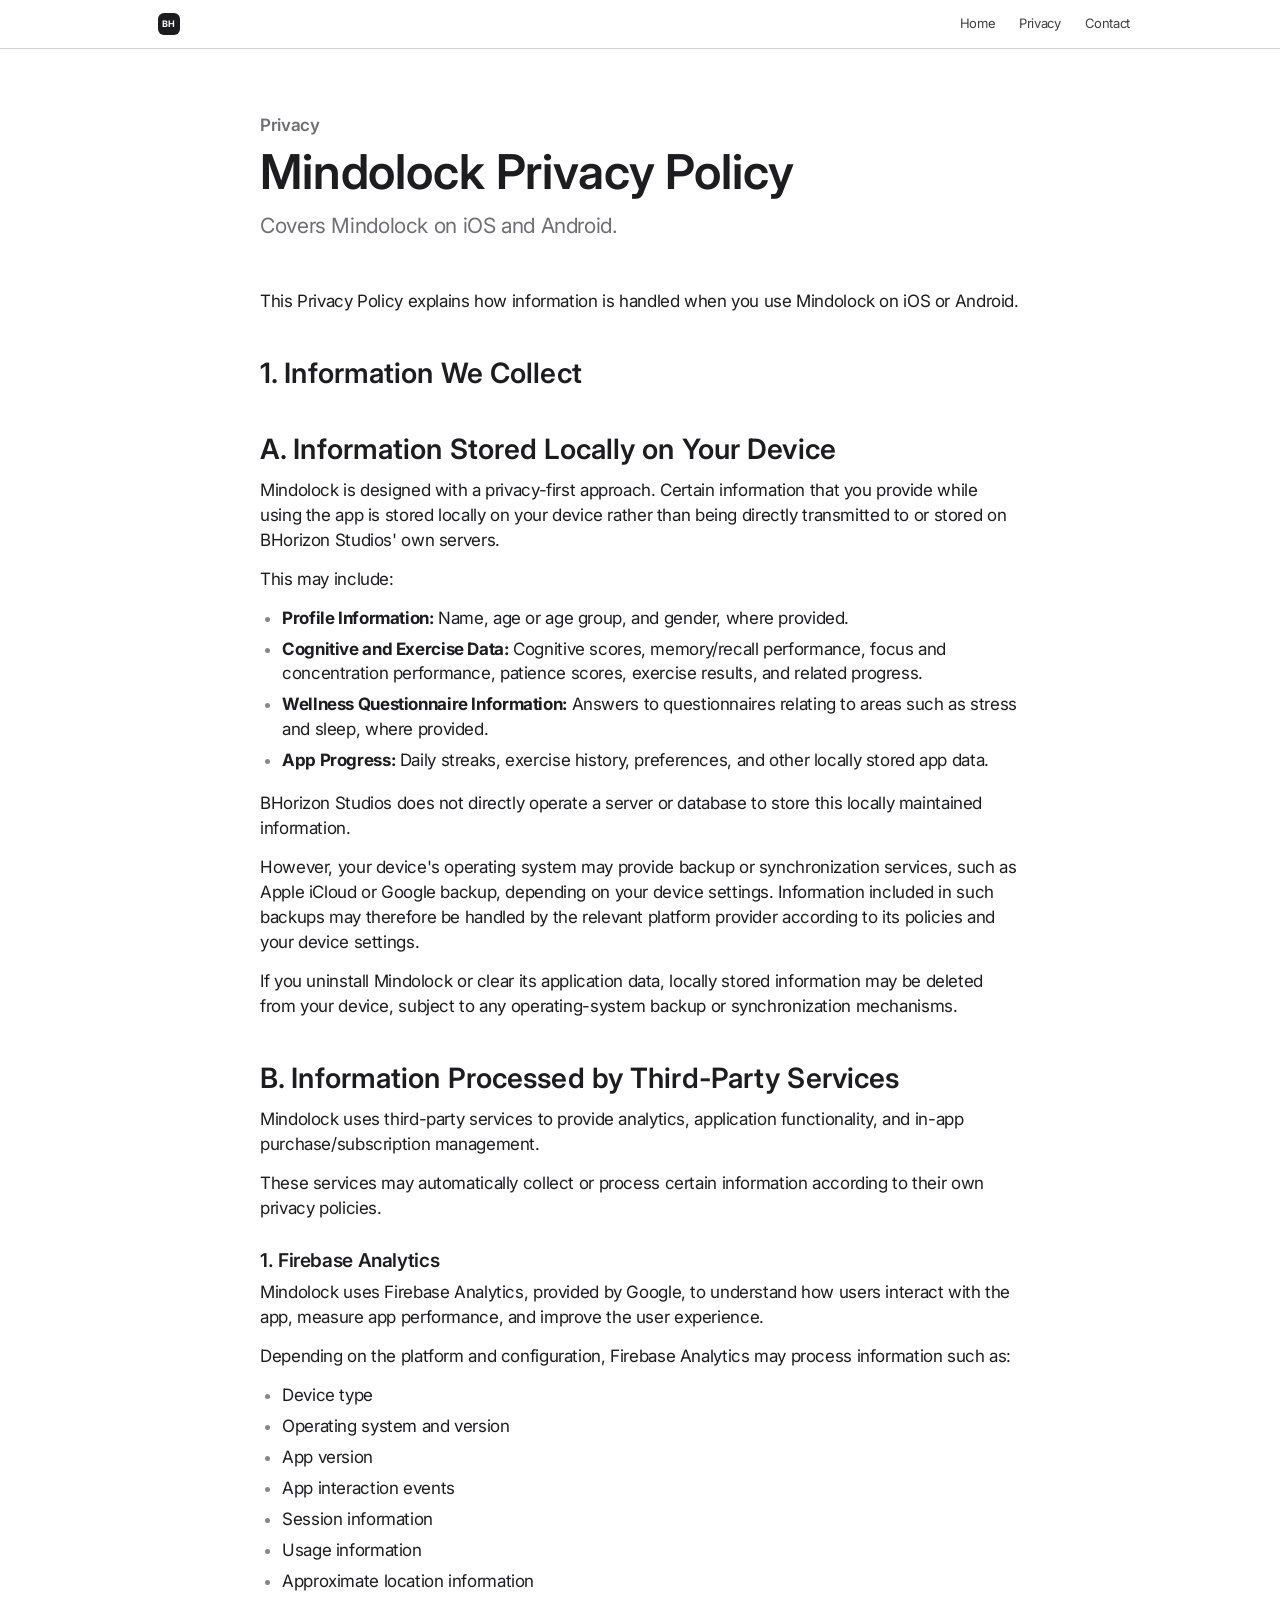
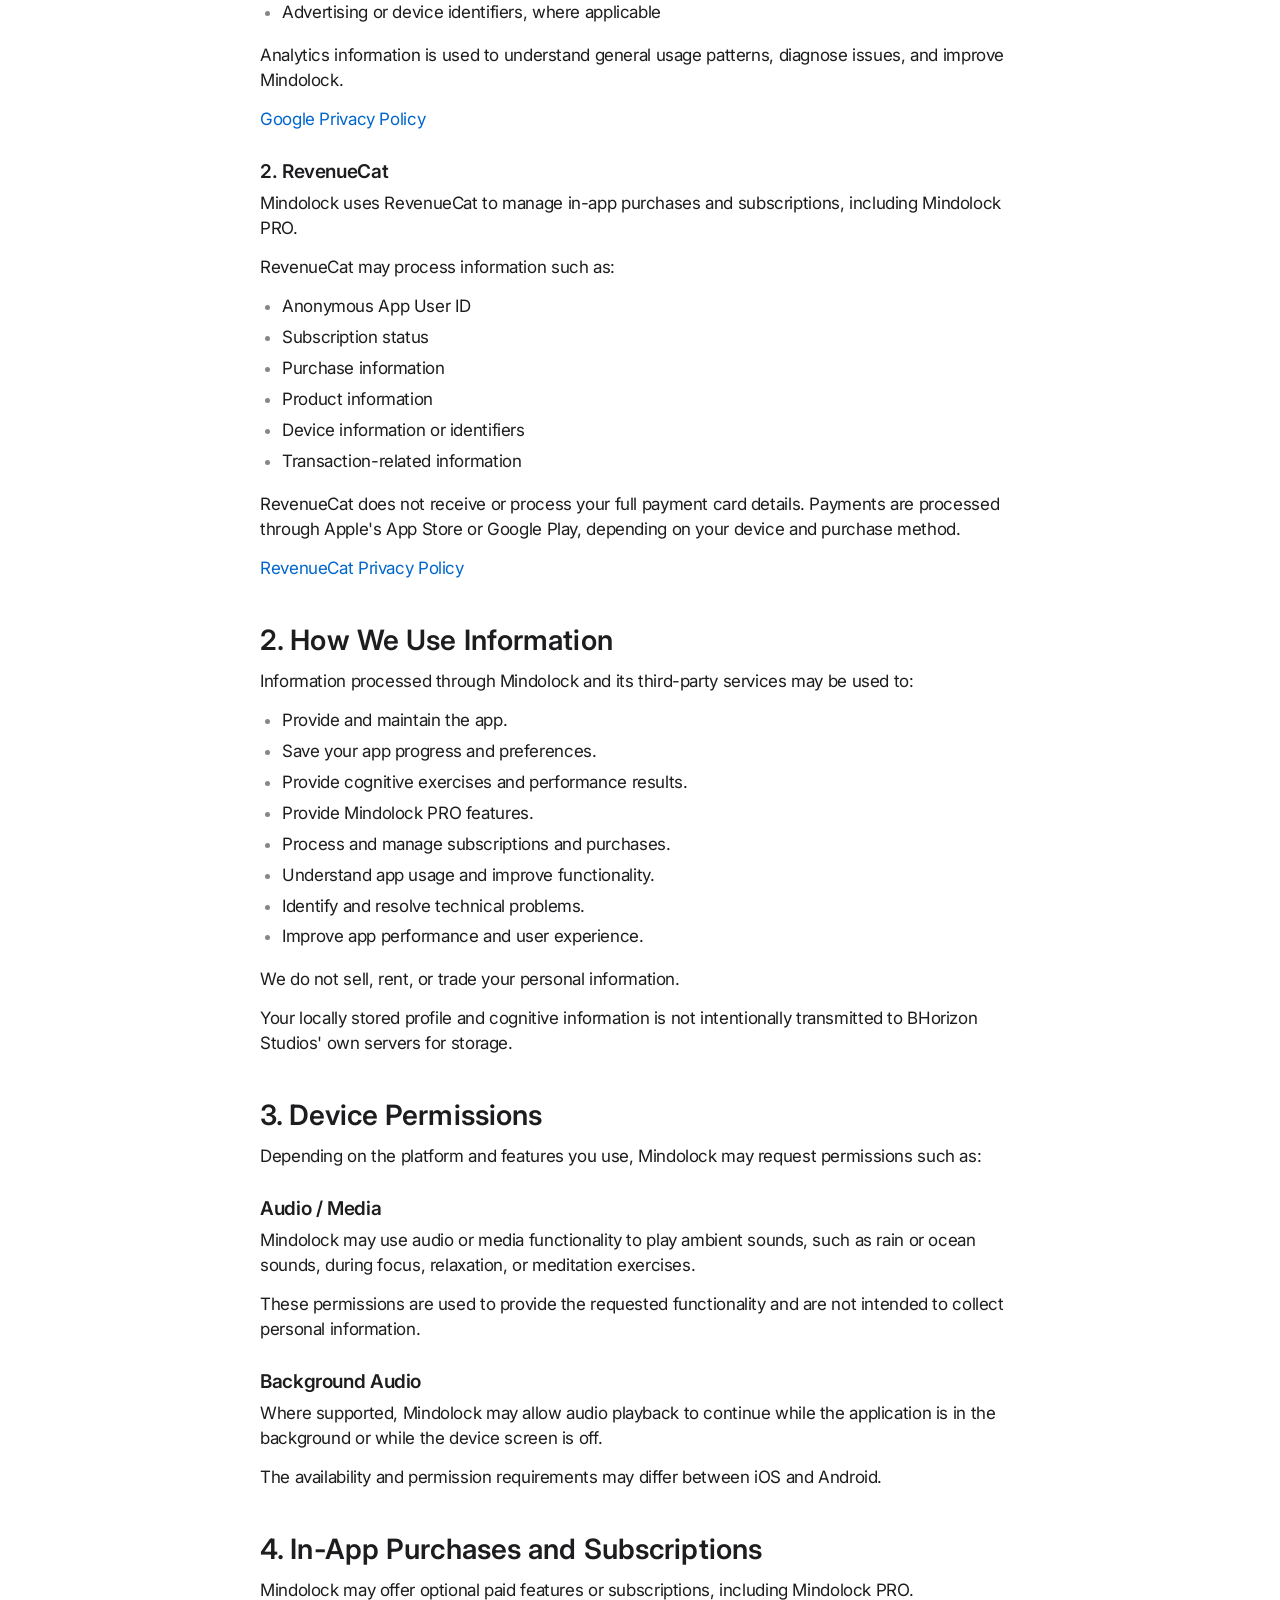
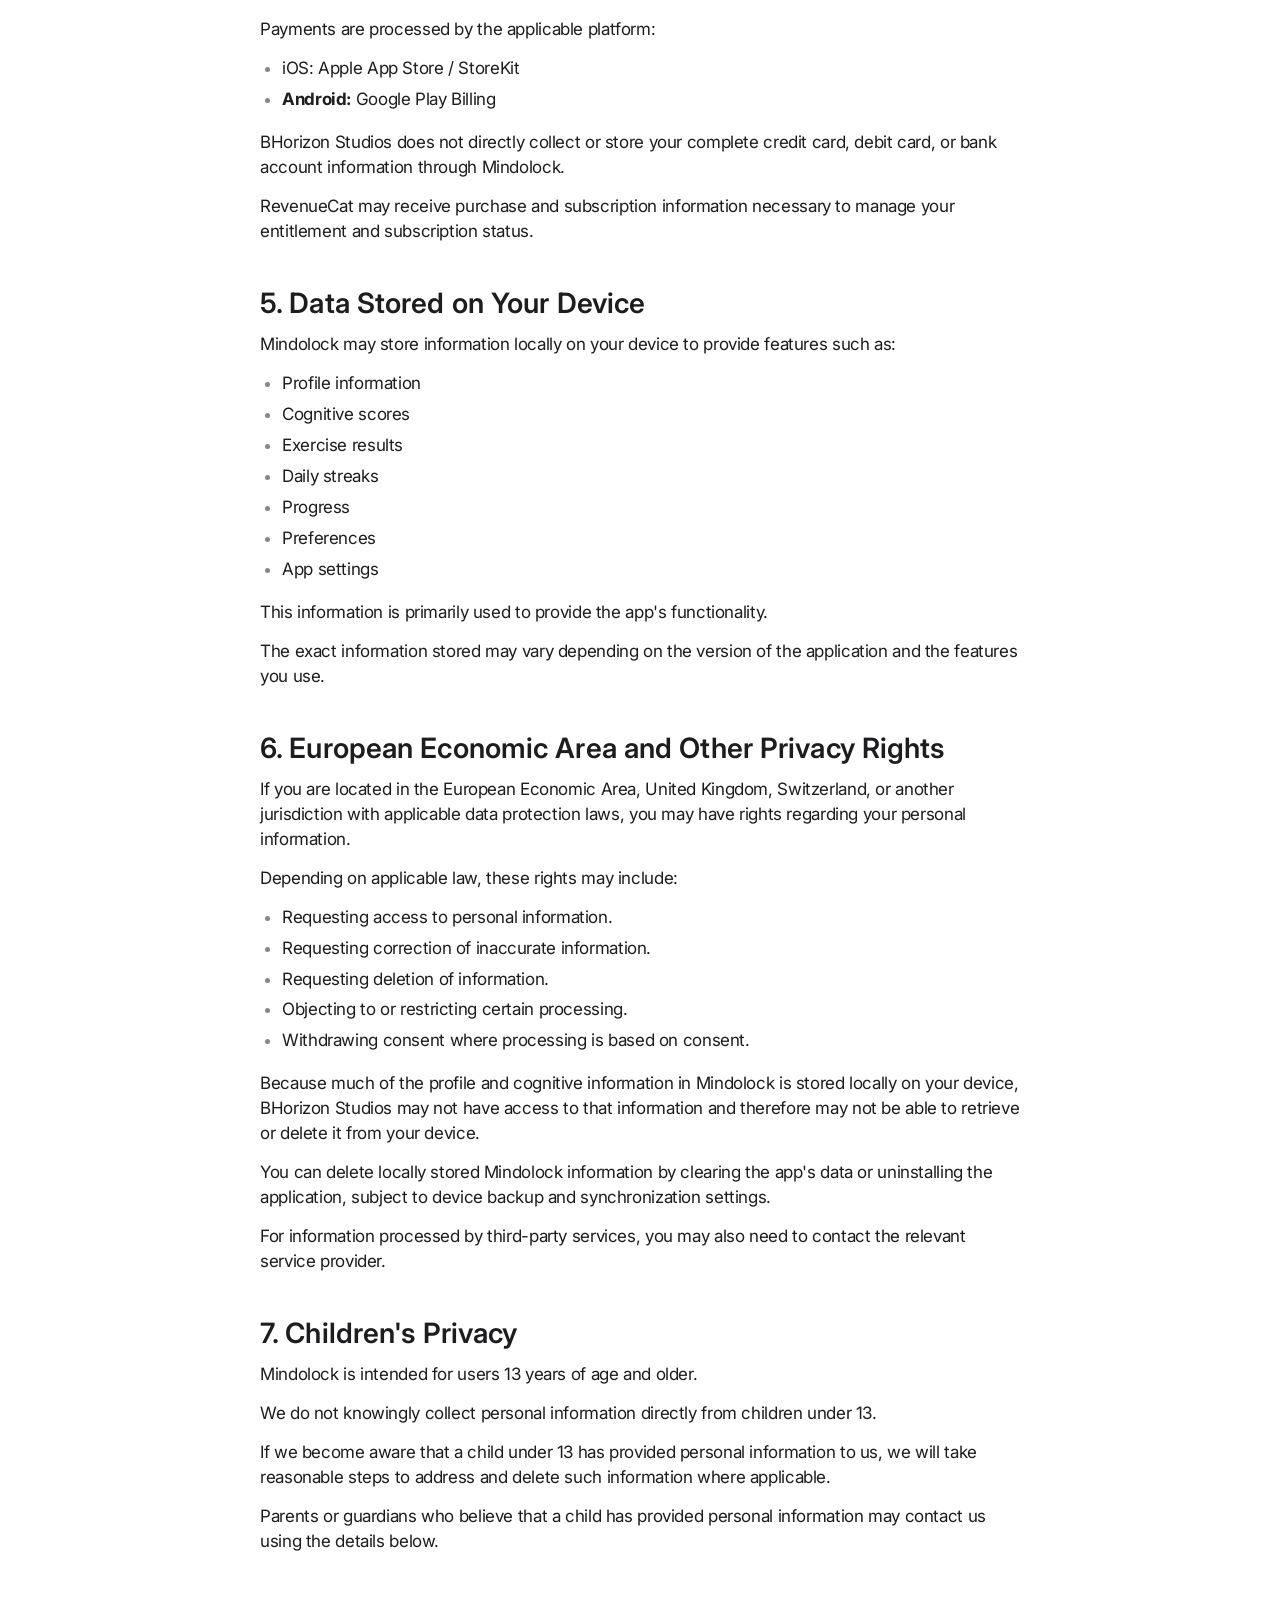
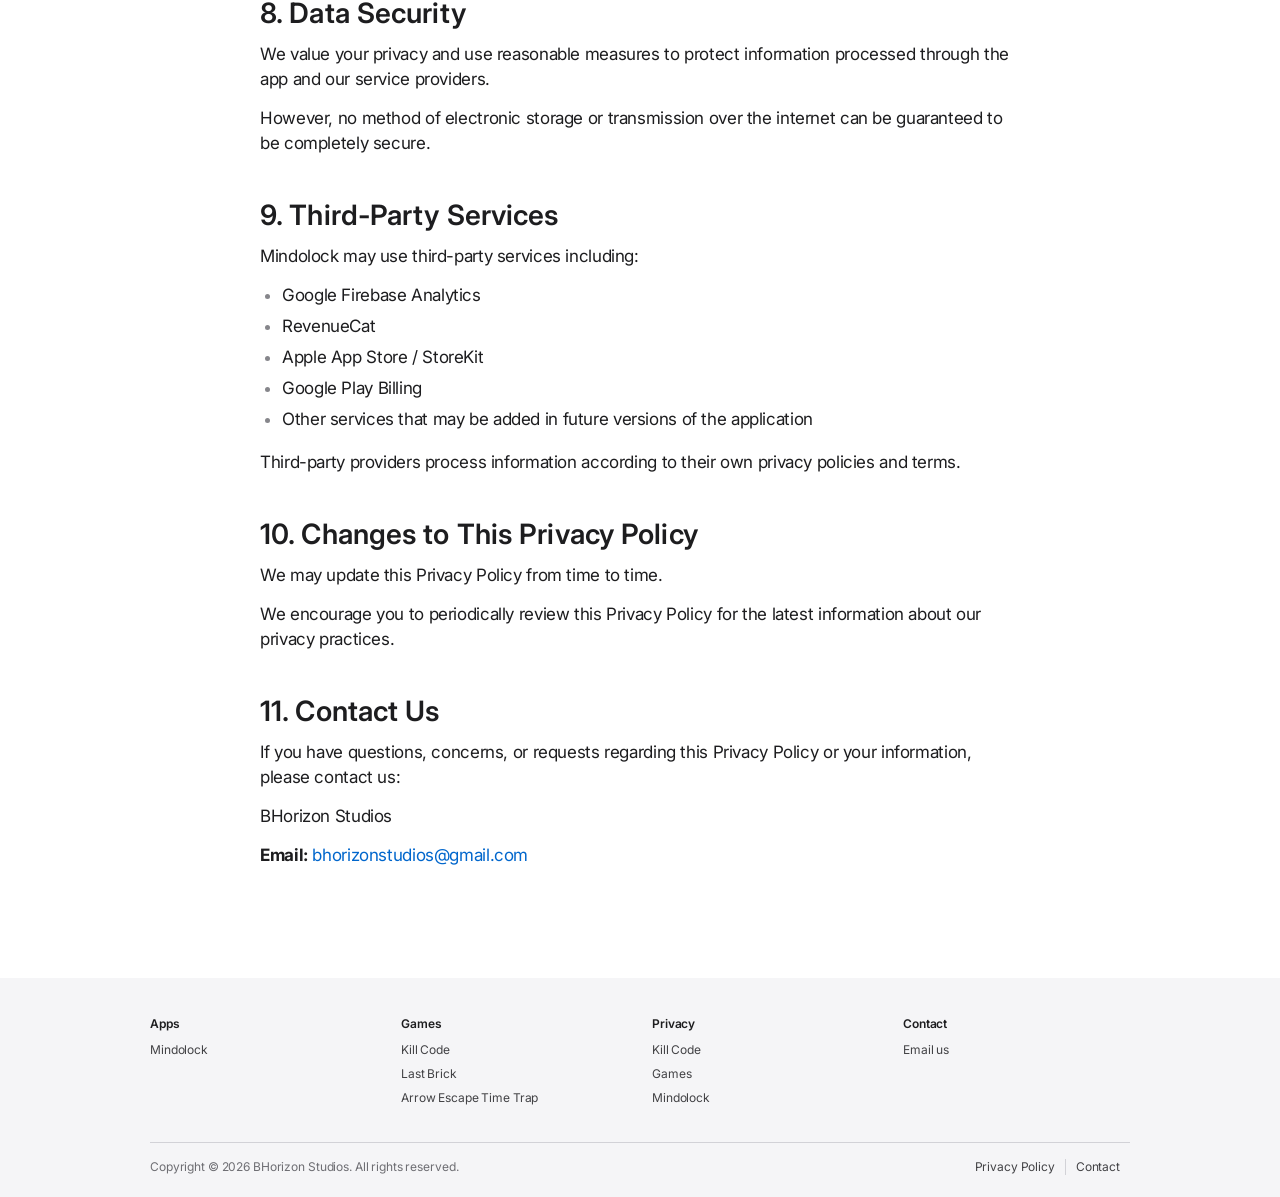
==== commit fbd40c98: "Mindolock privacy policy: remove the Advertising section Mindolock has no ads, so the AdMob section " ====
--- a/privacy/mindolock/index.html
+++ b/privacy/mindolock/index.html
@@ -90,20 +90,15 @@
             </ul>
             <p>We do not sell, rent, or trade your personal information.</p>
             <p>Your locally stored profile and cognitive information is not intentionally transmitted to BHorizon Studios' own servers for storage.</p>
-            <h2>3. Advertising</h2>
-            <p>If Mindolock displays advertisements, advertising services such as Google AdMob may process information for advertising, measurement, and related purposes.</p>
-            <p>On iOS, tracking-related activities may be subject to Apple's App Tracking Transparency (ATT) framework and your permission choices.</p>
-            <p>On Android, advertising and consent choices may depend on Google's advertising systems, applicable laws, and your device settings.</p>
-            <p>If your current version of Mindolock does not contain AdMob, this section should be removed rather than left in the policy.</p>
-            <h2>4. Device Permissions</h2>
+            <h2>3. Device Permissions</h2>
             <p>Depending on the platform and features you use, Mindolock may request permissions such as:</p>
-            <h2>Audio / Media</h2>
+            <h3>Audio / Media</h3>
             <p>Mindolock may use audio or media functionality to play ambient sounds, such as rain or ocean sounds, during focus, relaxation, or meditation exercises.</p>
             <p>These permissions are used to provide the requested functionality and are not intended to collect personal information.</p>
-            <h2>Background Audio</h2>
+            <h3>Background Audio</h3>
             <p>Where supported, Mindolock may allow audio playback to continue while the application is in the background or while the device screen is off.</p>
             <p>The availability and permission requirements may differ between iOS and Android.</p>
-            <h2>5. In-App Purchases and Subscriptions</h2>
+            <h2>4. In-App Purchases and Subscriptions</h2>
             <p>Mindolock may offer optional paid features or subscriptions, including Mindolock PRO.</p>
             <p>Payments are processed by the applicable platform:</p>
             <ul>
@@ -112,7 +107,7 @@
             </ul>
             <p>BHorizon Studios does not directly collect or store your complete credit card, debit card, or bank account information through Mindolock.</p>
             <p>RevenueCat may receive purchase and subscription information necessary to manage your entitlement and subscription status.</p>
-            <h2>6. Data Stored on Your Device</h2>
+            <h2>5. Data Stored on Your Device</h2>
             <p>Mindolock may store information locally on your device to provide features such as:</p>
             <ul>
             <li>Profile information</li>
@@ -125,7 +120,7 @@
             </ul>
             <p>This information is primarily used to provide the app's functionality.</p>
             <p>The exact information stored may vary depending on the version of the application and the features you use.</p>
-            <h2>7. European Economic Area and Other Privacy Rights</h2>
+            <h2>6. European Economic Area and Other Privacy Rights</h2>
             <p>If you are located in the European Economic Area, United Kingdom, Switzerland, or another jurisdiction with applicable data protection laws, you may have rights regarding your personal information.</p>
             <p>Depending on applicable law, these rights may include:</p>
             <ul>
@@ -138,15 +133,15 @@
             <p>Because much of the profile and cognitive information in Mindolock is stored locally on your device, BHorizon Studios may not have access to that information and therefore may not be able to retrieve or delete it from your device.</p>
             <p>You can delete locally stored Mindolock information by clearing the app's data or uninstalling the application, subject to device backup and synchronization settings.</p>
             <p>For information processed by third-party services, you may also need to contact the relevant service provider.</p>
-            <h2>8. Children's Privacy</h2>
+            <h2>7. Children's Privacy</h2>
             <p>Mindolock is intended for users 13 years of age and older.</p>
             <p>We do not knowingly collect personal information directly from children under 13.</p>
             <p>If we become aware that a child under 13 has provided personal information to us, we will take reasonable steps to address and delete such information where applicable.</p>
             <p>Parents or guardians who believe that a child has provided personal information may contact us using the details below.</p>
-            <h2>9. Data Security</h2>
+            <h2>8. Data Security</h2>
             <p>We value your privacy and use reasonable measures to protect information processed through the app and our service providers.</p>
             <p>However, no method of electronic storage or transmission over the internet can be guaranteed to be completely secure.</p>
-            <h2>10. Third-Party Services</h2>
+            <h2>9. Third-Party Services</h2>
             <p>Mindolock may use third-party services including:</p>
             <ul>
             <li>Google Firebase Analytics</li>
@@ -156,10 +151,10 @@
             <li>Other services that may be added in future versions of the application</li>
             </ul>
             <p>Third-party providers process information according to their own privacy policies and terms.</p>
-            <h2>11. Changes to This Privacy Policy</h2>
+            <h2>10. Changes to This Privacy Policy</h2>
             <p>We may update this Privacy Policy from time to time.</p>
             <p>We encourage you to periodically review this Privacy Policy for the latest information about our privacy practices.</p>
-            <h2>12. Contact Us</h2>
+            <h2>11. Contact Us</h2>
             <p>If you have questions, concerns, or requests regarding this Privacy Policy or your information, please contact us:</p>
             <p>BHorizon Studios</p>
             <p><b>Email:</b> <a href="mailto:bhorizonstudios@gmail.com">bhorizonstudios@gmail.com</a></p>
